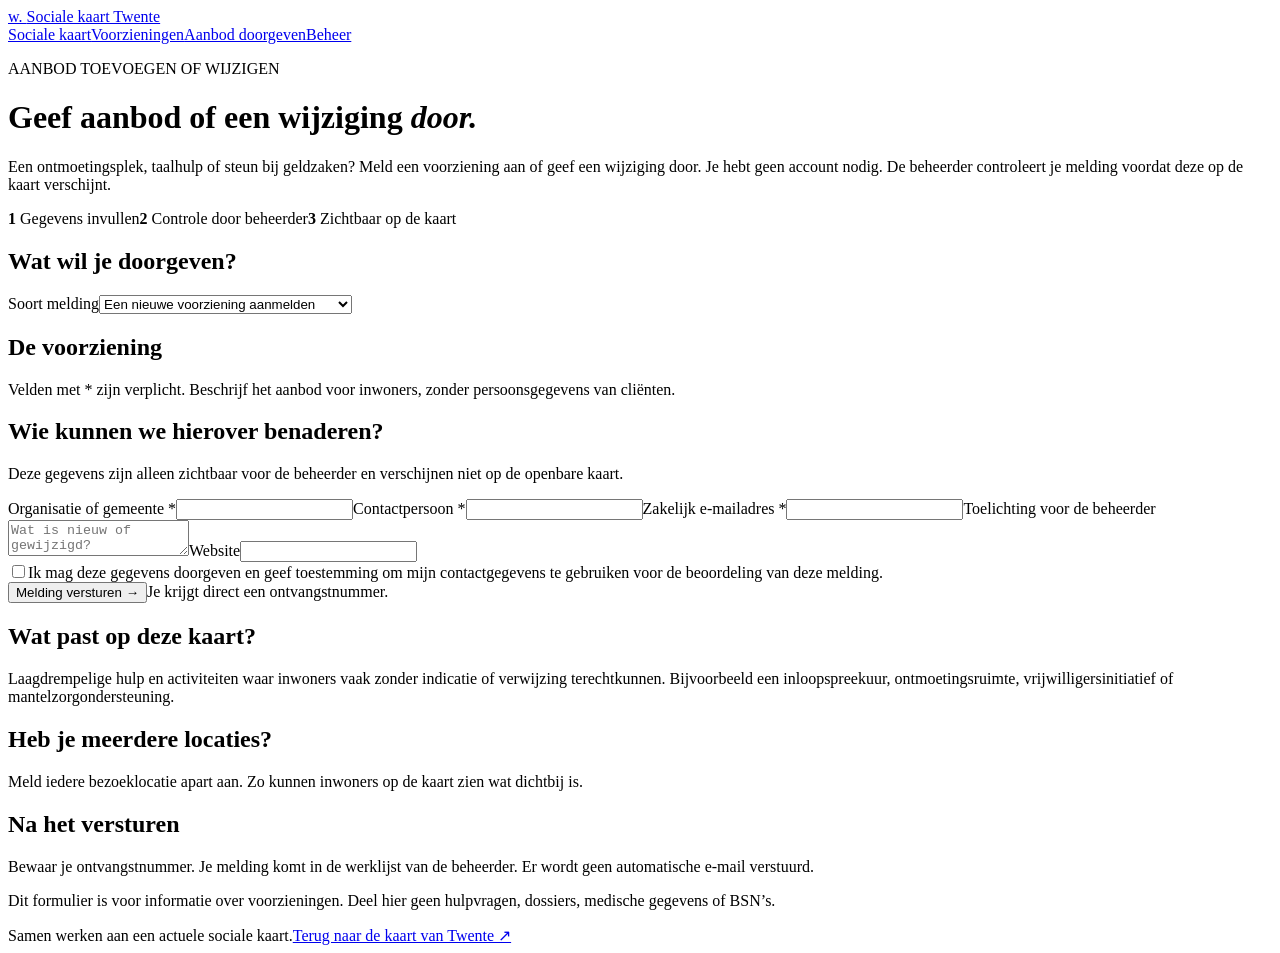
==== aanmelden.html @ e89a80f9 "Voeg aanmeld- en beheerpagina toe" ====
<!doctype html>
<html lang="nl">
<head>
  <meta charset="utf-8"><meta name="viewport" content="width=device-width,initial-scale=1">
  <title>Aanbod doorgeven · Sociale kaart Twente</title>
  <link rel="stylesheet" href="portal.css"><script defer src="portal.js"></script>
  <link rel="icon" type="image/svg+xml" href="data:image/svg+xml,%3Csvg xmlns='http://www.w3.org/2000/svg' viewBox='0 0 32 32'%3E%3Crect width='32' height='32' rx='8' fill='%23602849'/%3E%3Cpath d='M8 9h16M16 9v16' fill='none' stroke='white' stroke-width='4'/%3E%3C/svg%3E">
</head>
<body data-theme="wijkteams" data-page="aanmelden">
<header class="portal-header"><a class="portal-brand" href="index.html">w. <span>Sociale kaart Twente</span></a><nav aria-label="Hoofdnavigatie"><a href="index.html">Sociale kaart</a><a href="voorzieningen.html">Voorzieningen</a><a href="aanmelden.html">Aanbod doorgeven</a><a href="beheer.html">Beheer</a></nav></header>
<main class="portal-main">
  <p class="eyebrow">AANBOD TOEVOEGEN OF WIJZIGEN</p><h1>Geef aanbod of een wijziging <em>door.</em></h1>
  <p class="lead">Een ontmoetingsplek, taalhulp of steun bij geldzaken? Meld een voorziening aan of geef een wijziging door. Je hebt geen account nodig. De beheerder controleert je melding voordat deze op de kaart verschijnt.</p>
  <div class="steps"><span><b>1</b> Gegevens invullen</span><span><b>2</b> Controle door beheerder</span><span><b>3</b> Zichtbaar op de kaart</span></div>
  <div id="page-message" role="status" hidden></div>
  <div class="form-layout">
    <form id="submission-form">
      <section class="panel"><h2>Wat wil je doorgeven?</h2><div class="grid-fields"><label class="field wide">Soort melding<select name="kind"><option value="new">Een nieuwe voorziening aanmelden</option><option value="change">Een bestaande voorziening aanpassen</option><option value="remove">Een voorziening is gestopt</option></select></label><label class="field wide" id="existing-field" hidden>Bestaande voorziening<select name="facilityId"><option value="">Kies een voorziening</option></select></label></div></section>
      <section class="panel"><h2>De voorziening</h2><p class="hint">Velden met * zijn verplicht. Beschrijf het aanbod voor inwoners, zonder persoonsgegevens van cliënten.</p><div id="facility-fields" class="grid-fields"></div></section>
      <section class="panel"><h2>Wie kunnen we hierover benaderen?</h2><p class="hint">Deze gegevens zijn alleen zichtbaar voor de beheerder en verschijnen niet op de openbare kaart.</p><div class="grid-fields"><label class="field wide">Organisatie of gemeente *<input name="organization" required maxlength="160" autocomplete="organization"></label><label class="field">Contactpersoon *<input name="contactName" required maxlength="120" autocomplete="name"></label><label class="field">Zakelijk e-mailadres *<input name="contactEmail" type="email" required maxlength="254" autocomplete="email"></label><label class="field wide">Toelichting voor de beheerder<textarea name="message" maxlength="1500" placeholder="Wat is nieuw of gewijzigd?"></textarea></label><label class="trap" aria-hidden="true">Website<input name="websiteTrap" tabindex="-1" autocomplete="off"></label></div>
      <label class="checkbox"><input type="checkbox" required><span>Ik mag deze gegevens doorgeven en geef toestemming om mijn contactgegevens te gebruiken voor de beoordeling van deze melding.</span></label><div id="form-message" role="status" hidden></div><div class="actions"><button class="action" type="submit">Melding versturen →</button><span class="hint">Je krijgt direct een ontvangstnummer.</span></div></section>
    </form>
    <aside class="side-note"><h2>Wat past op deze kaart?</h2><p>Laagdrempelige hulp en activiteiten waar inwoners vaak zonder indicatie of verwijzing terechtkunnen. Bijvoorbeeld een inloopspreekuur, ontmoetingsruimte, vrijwilligersinitiatief of mantelzorgondersteuning.</p><h2>Heb je meerdere locaties?</h2><p>Meld iedere bezoeklocatie apart aan. Zo kunnen inwoners op de kaart zien wat dichtbij is.</p><h2>Na het versturen</h2><p>Bewaar je ontvangstnummer. Je melding komt in de werklijst van de beheerder. Er wordt geen automatische e-mail verstuurd.</p><p class="hint">Dit formulier is voor informatie over voorzieningen. Deel hier geen hulpvragen, dossiers, medische gegevens of BSN’s.</p></aside>
  </div>
</main>
<footer class="portal-footer"><span>Samen werken aan een actuele sociale kaart.</span><a href="index.html">Terug naar de kaart van Twente ↗</a></footer>
</body></html>
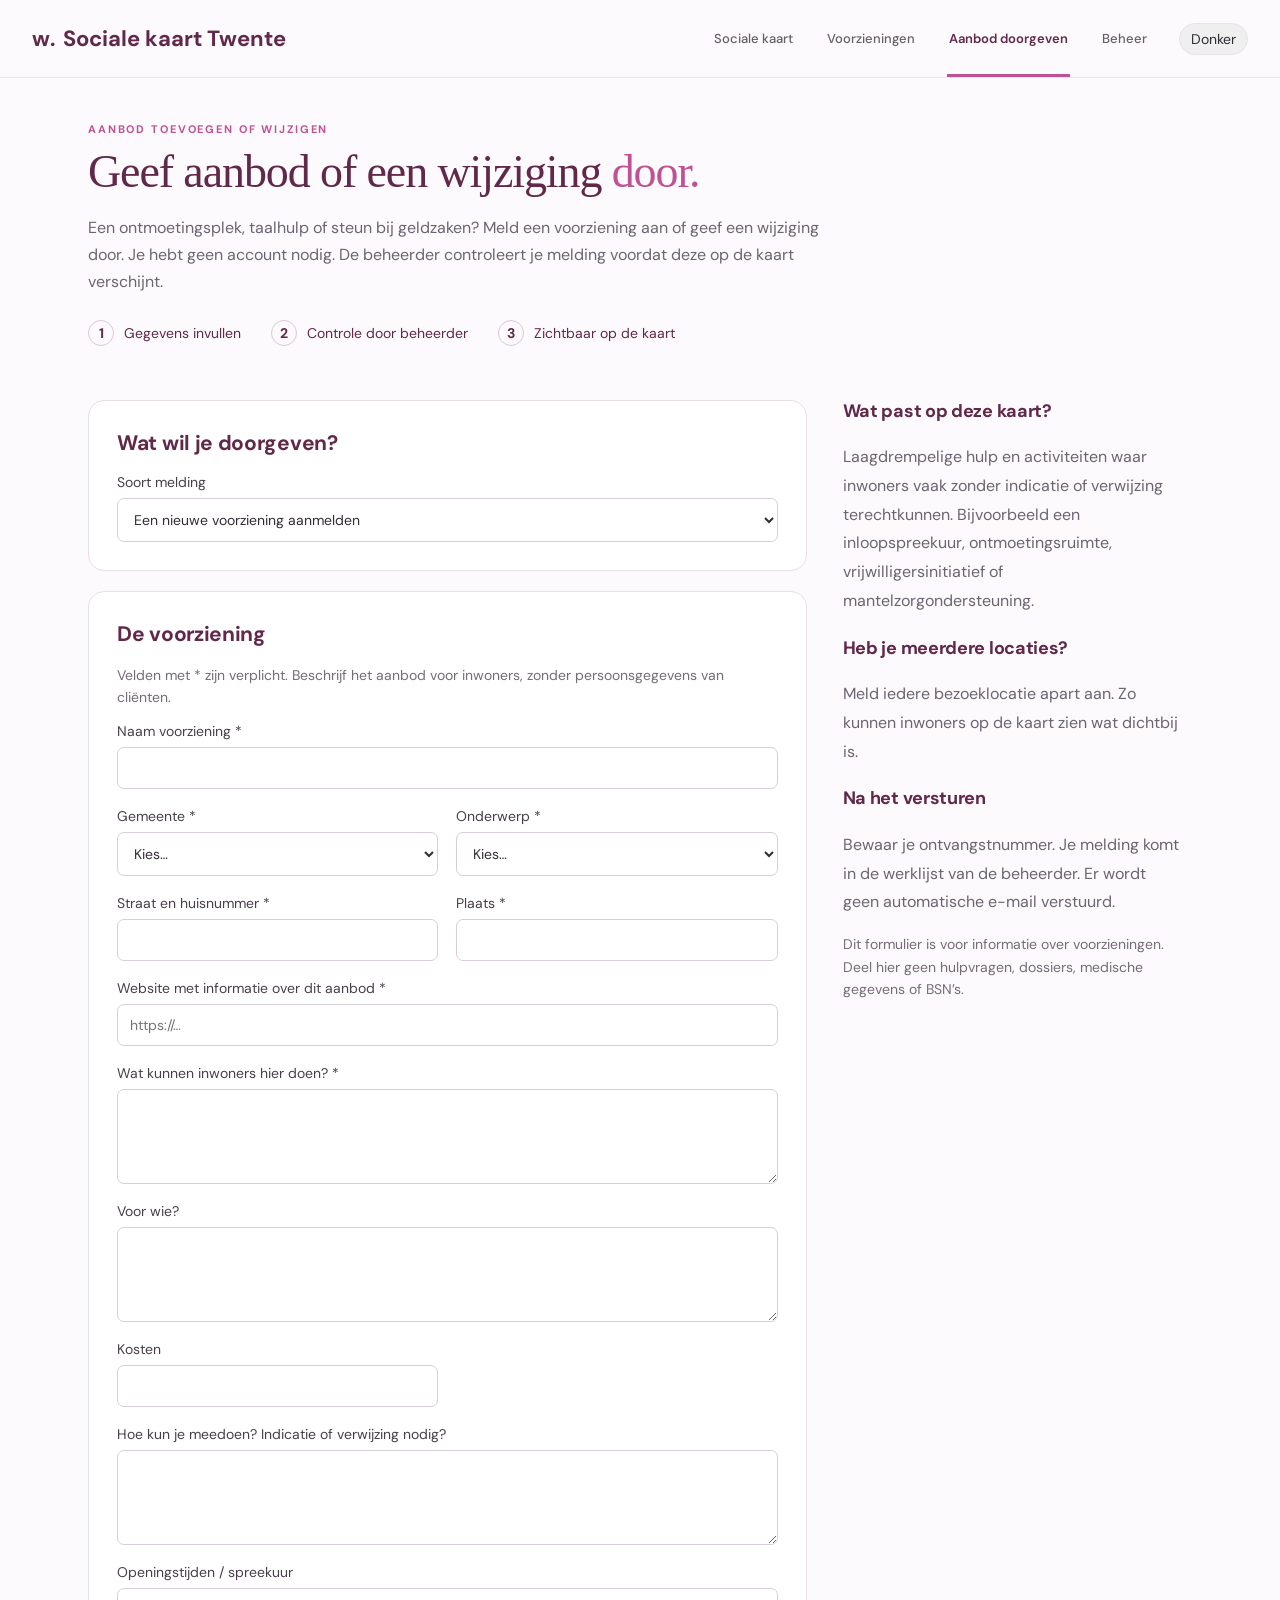
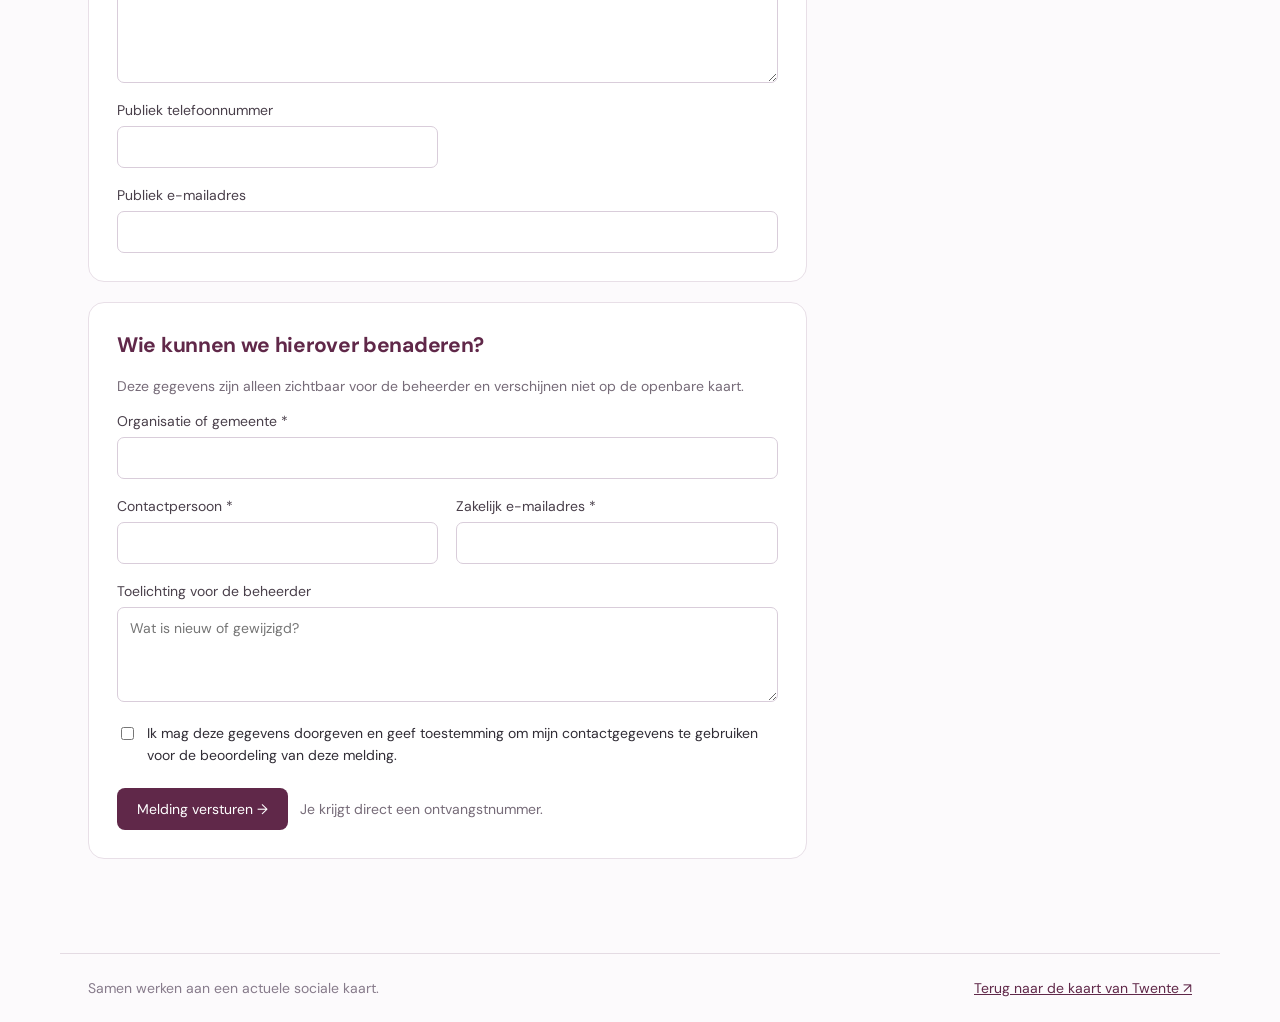
==== commit bea3cf0b: "Add dark mode toggle to aanmelden.html" ====
--- a/aanmelden.html
+++ b/aanmelden.html
@@ -3,11 +3,18 @@
 <head>
   <meta charset="utf-8"><meta name="viewport" content="width=device-width,initial-scale=1">
   <title>Aanbod doorgeven · Sociale kaart Twente</title>
+  <script>
+    try {
+      const saved = localStorage.getItem('sociale-kaart-color-scheme');
+      const dark = saved === 'dark' || (!saved && window.matchMedia && matchMedia('(prefers-color-scheme: dark)').matches);
+      document.documentElement.dataset.colorScheme = dark ? 'dark' : 'light';
+    } catch {}
+  </script>
   <link rel="stylesheet" href="portal.css"><script defer src="portal.js"></script>
   <link rel="icon" type="image/svg+xml" href="data:image/svg+xml,%3Csvg xmlns='http://www.w3.org/2000/svg' viewBox='0 0 32 32'%3E%3Crect width='32' height='32' rx='8' fill='%23602849'/%3E%3Cpath d='M8 9h16M16 9v16' fill='none' stroke='white' stroke-width='4'/%3E%3C/svg%3E">
 </head>
 <body data-theme="wijkteams" data-page="aanmelden">
-<header class="portal-header"><a class="portal-brand" href="index.html">w. <span>Sociale kaart Twente</span></a><nav aria-label="Hoofdnavigatie"><a href="index.html">Sociale kaart</a><a href="voorzieningen.html">Voorzieningen</a><a href="aanmelden.html">Aanbod doorgeven</a><a href="beheer.html">Beheer</a></nav></header>
+<header class="portal-header"><a class="portal-brand" href="index.html">w. <span>Sociale kaart Twente</span></a><nav aria-label="Hoofdnavigatie"><a href="index.html">Sociale kaart</a><a href="voorzieningen.html">Voorzieningen</a><a href="aanmelden.html">Aanbod doorgeven</a><a href="beheer.html">Beheer</a><button class="scheme-toggle" type="button" aria-pressed="false">Donker</button></nav></header>
 <main class="portal-main">
   <p class="eyebrow">AANBOD TOEVOEGEN OF WIJZIGEN</p><h1>Geef aanbod of een wijziging <em>door.</em></h1>
   <p class="lead">Een ontmoetingsplek, taalhulp of steun bij geldzaken? Meld een voorziening aan of geef een wijziging door. Je hebt geen account nodig. De beheerder controleert je melding voordat deze op de kaart verschijnt.</p>
--- a/portal.css
+++ b/portal.css
@@ -0,0 +1,248 @@
+@import url('style.css');
+body { background:#fcfafc; }
+a { color:var(--primary); }
+.portal-header { max-width:1220px; margin:auto; padding:24px 32px; display:flex; align-items:center; justify-content:space-between; gap:25px; border-bottom:1px solid var(--border); }
+.portal-brand { font-size:22px; font-weight:700; text-decoration:none; }
+.portal-header nav { display:flex; gap:24px; flex-wrap:wrap; font-size:14px; }
+.portal-header nav a { text-decoration:none; }
+.portal-header nav a[aria-current] { border-bottom:2px solid var(--accent); }
+.portal-main { max-width:1160px; margin:44px auto; padding:0 28px 50px; }
+.portal-main h1 { font-size:clamp(30px,4vw,46px); margin:10px 0 16px; color:var(--primary); font-family:Georgia,serif; font-weight:400; }
+.lead { max-width:760px; line-height:1.7; color:#6c6471; }
+.steps { display:flex; gap:30px; margin:24px 0 34px; color:var(--primary); font-size:14px; }
+.steps b { display:inline-grid; place-items:center; border:1px solid #dbc8d5; border-radius:50%; width:26px; height:26px; margin-right:6px; }
+.panel { background:white; border:1px solid #e8dfe7; border-radius:16px; padding:28px; margin-top:20px; }
+.panel h2 { font-size:21px; color:var(--primary); margin:0 0 16px; }
+.form-layout { display:grid; grid-template-columns:minmax(0,2fr) minmax(220px,1fr); gap:26px; align-items:start; }
+.side-note { line-height:1.8; color:#6c6471; padding:15px 10px; }
+.side-note h2 { font-size:18px; color:var(--primary); }
+.grid-fields { display:grid; grid-template-columns:1fr 1fr; gap:18px; }
+.grid-fields .wide { grid-column:1/-1; }
+.field { display:flex; flex-direction:column; gap:7px; color:#493f4a; font-size:14px; }
+input,textarea,select { font:inherit; width:100%; border:1px solid #d9cdda; border-radius:7px; padding:11px 12px; background:#fff; color:#342c36; }
+textarea { resize:vertical; min-height:95px; }
+input:focus,textarea:focus,select:focus { outline:2px solid var(--accent); outline-offset:2px; }
+button:focus-visible,a:focus-visible { outline:3px solid var(--accent); outline-offset:3px; }
+.hint { font-size:12px; color:#766b78; line-height:1.6; }
+.action { display:inline-block; border:0; background:var(--primary); color:#fff; border-radius:8px; padding:12px 20px; font:inherit; font-size:14px; cursor:pointer; text-decoration:none; }
+.action.secondary { background:#f3edf2; color:var(--primary); border:1px solid #dfd0dc; }
+.action:disabled { opacity:.55; cursor:wait; }
+.actions { display:flex; gap:12px; align-items:center; flex-wrap:wrap; margin-top:22px; }
+.notice { padding:15px 18px; background:#f7f0f6; border-left:3px solid var(--accent); border-radius:5px; line-height:1.6; margin:18px 0; }
+.error { background:#fff0ee; border-color:#c43d34; color:#812c29; }
+.success { background:#edf8f1; border-color:#438765; color:#244f37; }
+.checkbox { display:flex; gap:10px; font-size:14px; line-height:1.6; margin:20px 0; }
+.checkbox input { width:auto; flex:none; align-self:flex-start; margin-top:5px; }
+.trap { position:absolute; left:-10000px; width:1px; height:1px; overflow:hidden; }
+.toolbar { display:flex; gap:12px; margin:28px 0 18px; flex-wrap:wrap; }
+.toolbar input { flex:2; min-width:220px; }
+.toolbar select { flex:1; min-width:200px; }
+.table-wrap { overflow:auto; border:1px solid #e7dfe7; border-radius:10px; background:white; }
+table { width:100%; border-collapse:collapse; text-align:left; font-size:14px; }
+th { background:#f5eff4; font-weight:600; white-space:nowrap; }
+th,td { padding:15px 17px; border-bottom:1px solid #eee6ed; vertical-align:top; }
+td small { display:block; color:#827686; margin-top:7px; line-height:1.6; }
+.badge { font-size:11px; border-radius:20px; background:#f4ebf3; color:var(--primary); padding:5px 9px; display:inline-block; white-space:nowrap; }
+.badge.approved { background:#eaf4ed; color:#357148; }
+.countline { display:flex; justify-content:space-between; gap:20px; align-items:center; margin:16px 0; color:#756879; font-size:14px; }
+.countline strong { color:var(--primary); font-size:22px; }
+.review-grid { display:grid; grid-template-columns:minmax(0,1fr) minmax(350px,1.6fr); gap:24px; }
+.review-item { display:block; width:100%; text-align:left; padding:18px; border:1px solid #e7dce5; background:white; border-radius:10px; margin:10px 0; cursor:pointer; color:var(--primary); }
+.review-item strong { display:block; margin-bottom:8px; }
+.review-item small { color:#807183; }
+.portal-footer { max-width:1160px; margin:0 auto; padding:25px 28px; border-top:1px solid #e4dbe3; display:flex; justify-content:space-between; gap:20px; color:#877b8b; font-size:12px; }
+.source-grid { display:grid; grid-template-columns:repeat(2,minmax(0,1fr)); gap:12px; }
+.source-card { padding:18px; border:1px solid #e7dfe7; border-radius:9px; background:white; font-size:13px; line-height:1.7; }
+.source-card strong { display:block; font-size:15px; color:var(--primary); }
+details { margin:25px 0; }
+summary { cursor:pointer; color:var(--primary); font-weight:600; }
+.info-pairs { font-size:14px; line-height:1.7; overflow-wrap:anywhere; }
+.info-pairs dt { font-weight:600; margin-top:12px; }
+.info-pairs dd { margin:0; }
+#review h2 { overflow-wrap:anywhere; }
+[hidden] { display:none!important; }
+@media(max-width:800px) {
+  .form-layout,.review-grid { grid-template-columns:1fr; }
+  .portal-header { align-items:flex-start; flex-direction:column; padding:18px 22px; }
+  .portal-main { margin-top:30px; padding:0 20px 35px; }
+  .panel { padding:20px; }
+  .steps { flex-wrap:wrap; gap:14px; }
+  .portal-header nav { gap:15px; }
+  .side-note { padding-top:0; }
+  .source-grid { grid-template-columns:1fr; }
+}
+@media(max-width:480px) {
+  .grid-fields { grid-template-columns:1fr; }
+  .grid-fields .wide { grid-column:auto; }
+  .portal-footer { flex-direction:column; }
+}
+body { font-size:16px; }
+.hint,.badge,.source-card,.portal-footer { font-size:14px; }
+.review-item small { font-size:14px; }
+.portal-header a,td { overflow-wrap:anywhere; }
+.review-item:focus-visible { outline:3px solid var(--accent); }
+.import-panel { margin-bottom:28px; }
+.import-heading { display:flex; align-items:flex-start; justify-content:space-between; gap:28px; }
+.import-heading p { max-width:720px; line-height:1.6; }
+.import-heading .eyebrow { margin:0 0 6px; }
+.file-picker { display:flex; flex-direction:column; gap:8px; min-width:250px; font-weight:600; color:var(--primary); }
+.file-picker input { font-weight:400; }
+.import-summary { display:flex; justify-content:space-between; align-items:center; gap:18px; margin:22px 0 12px; }
+.import-table { min-width:1180px; }
+.import-table th:first-child,.import-table td:first-child { width:80px; text-align:center; }
+.import-table input,.import-table select { min-width:150px; }
+.import-table input[type=checkbox] { min-width:0; width:20px; height:20px; }
+.import-warning { background:#fff8e8; border-color:#d89a28; }
+.badge.imported { background:#fff3d8; color:#825b0d; }
+@media(max-width:800px) {
+  .import-heading,.import-summary { align-items:stretch; flex-direction:column; }
+  .file-picker { min-width:0; }
+  .import-summary .action { width:100%; text-align:center; }
+}
+
+/* V7 · uitlegbare automatische voorinvulling */
+.auto-note{display:block;margin-top:.32rem;color:#76576a;font-size:.78rem;line-height:1.35}
+.auto-enrichment{margin:1rem 0;padding:1rem 1.05rem;border:1px solid #ead9e2;border-radius:14px;background:#fcf8fa;color:#4f3948}
+.auto-enrichment>strong{color:#6a234d}
+.auto-enrichment p{margin:.45rem 0 0;line-height:1.45}
+.auto-enrichment .auto-warning{color:#8b3b27;font-weight:600}
+
+/* V8: uitlegbare automatische bronverrijking */
+.auto-enrichment {
+    margin: 16px 0 20px;
+    padding: 16px 18px;
+    border: 1px solid #e4d6e1;
+    border-radius: 10px;
+    background: #fbf7fa;
+    line-height: 1.6
+}
+
+.auto-enrichment>strong {
+    color: var(--primary)
+}
+
+.auto-enrichment p {
+    margin: 8px 0
+}
+
+.online-enrichment {
+    margin-top: 12px;
+    padding-top: 10px;
+    border-top: 1px solid #eadfe7
+}
+
+.auto-warning {
+    color: #8a4a16
+}
+
+.evidence-list {
+    margin: 10px 0 0;
+    padding-left: 20px
+}
+
+.evidence-list li {
+    margin: 7px 0
+}
+
+#web-enrich-status {
+    margin: 12px 0 22px
+}
+
+/* V9 · veilige bestandsimport met dubbele-detectie */
+.import-table{min-width:1430px}
+.import-table th:nth-child(2),.import-table td:nth-child(2){min-width:230px}
+.duplicate-state{display:flex;flex-direction:column;align-items:flex-start;gap:7px;min-width:200px}
+.duplicate-state .badge{white-space:normal;line-height:1.35}
+.duplicate-state .badge.merge{background:#eaf4ed;color:#357148}
+.duplicate-state .badge.skip{background:#f2f0f1;color:#655b62}
+.duplicate-state .badge.new{background:#fff3d8;color:#825b0d}
+.duplicate-state .badge.check{background:#fff0dc;color:#7a4f0b}
+.duplicate-state button{border:0;background:transparent;color:var(--primary);text-decoration:underline;cursor:pointer;padding:0;font:inherit;font-size:12px;text-align:left}
+.duplicate-dialog{width:min(760px,calc(100vw - 28px));border:0;border-radius:18px;padding:0;box-shadow:0 24px 80px rgba(59,34,50,.28);color:#403540}
+.duplicate-dialog::backdrop{background:rgba(45,31,41,.45);backdrop-filter:blur(2px)}
+.duplicate-dialog-inner{padding:28px}
+.duplicate-dialog h2{margin:5px 0 8px;color:var(--primary);font-size:25px}
+.duplicate-reason{margin:0 0 20px;color:#756879;line-height:1.55}
+.duplicate-compare{display:grid;grid-template-columns:1fr auto 1fr;gap:14px;align-items:stretch;margin:20px 0}
+.duplicate-compare section{border:1px solid #e4d9e2;background:#fcfafc;border-radius:12px;padding:16px;min-width:0}
+.duplicate-compare strong,.duplicate-compare small{display:block;overflow-wrap:anywhere}
+.duplicate-compare strong{color:var(--primary);font-size:17px;margin-top:5px}
+.duplicate-compare small{color:#766b78;line-height:1.5;margin-top:8px}
+.duplicate-kicker{font-size:11px;letter-spacing:.08em;font-weight:700;color:#8b6f82}
+.duplicate-arrow{align-self:center;color:#b292aa;font-size:22px}
+.duplicate-actions{display:flex;gap:10px;flex-wrap:wrap;margin-top:20px}
+.duplicate-new{border-color:#e2bd82!important;background:#fff8eb!important;color:#78510d!important}
+@media(max-width:650px){.duplicate-compare{grid-template-columns:1fr}.duplicate-arrow{transform:rotate(90deg);justify-self:center}.duplicate-actions{flex-direction:column}.duplicate-actions .action{width:100%}}
+
+/* V10 · dezelfde navigatietaal op kaart, voorzieningen, doorgeven en beheer */
+.portal-header {
+    max-width: 1320px;
+    min-height: 78px;
+    padding: 0 32px;
+    border-bottom: 1px solid var(--border);
+}
+.portal-brand {
+    display:flex;
+    align-items:center;
+    gap:8px;
+    white-space:nowrap;
+}
+.portal-header nav {
+    display:flex;
+    align-items:stretch;
+    align-self:stretch;
+    gap:30px;
+    flex-wrap:nowrap;
+}
+.portal-header nav a {
+    display:inline-flex;
+    align-items:center;
+    position:relative;
+    padding:0 2px;
+    color:#675d68;
+    font-size:13px;
+    font-weight:500;
+    white-space:nowrap;
+}
+.portal-header nav a:hover { color:var(--primary); }
+.portal-header nav a[aria-current] {
+    color:var(--primary);
+    font-weight:600;
+    border-bottom:0;
+}
+.portal-header nav a[aria-current]::after {
+    content:'';
+    position:absolute;
+    left:0;
+    right:0;
+    bottom:0;
+    height:3px;
+    background:var(--accent);
+}
+
+@media(max-width:800px) {
+    .portal-header {
+        min-height:0;
+        padding:16px 20px 0;
+        gap:12px;
+    }
+    .portal-header nav {
+        width:100%;
+        height:42px;
+        gap:22px;
+        overflow-x:auto;
+        overscroll-behavior-inline:contain;
+        scrollbar-width:none;
+    }
+    .portal-header nav::-webkit-scrollbar { display:none; }
+    .portal-header nav a { font-size:12px; flex:0 0 auto; }
+}
+
+.badge.source-backed { background:#eef3fb; color:#315d87; }
+.badge.attention { background:#fff3df; color:#8b5a13; }
+.offer-details { margin:10px 0 0; }
+.offer-details summary { font-size:13px; font-weight:600; }
+.offer-list { display:grid; gap:8px; margin-top:9px; max-width:520px; }
+.offer-list > div { padding:9px 11px; border:1px solid #eee5ed; border-radius:8px; background:#fcfafc; }
+.offer-list strong { font-size:13px; color:var(--primary); }
+.offer-list small { margin-top:3px; }
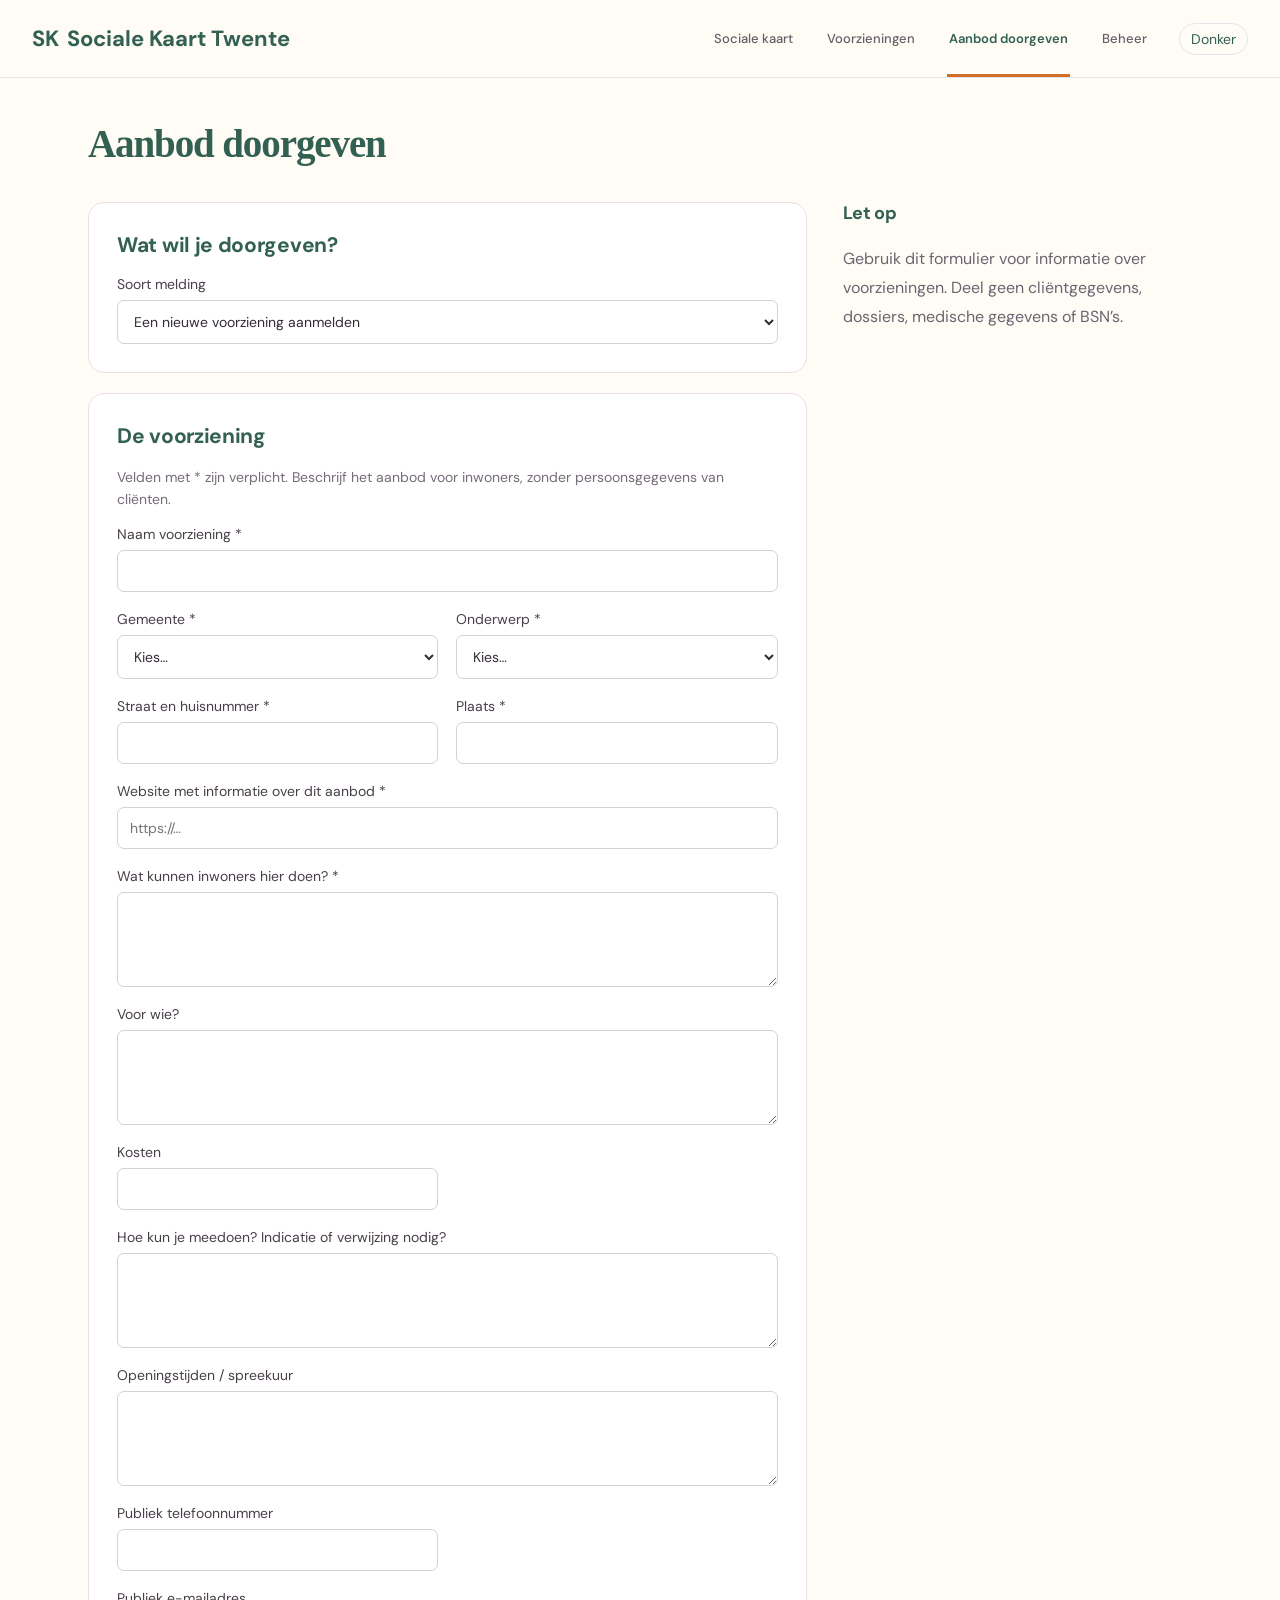
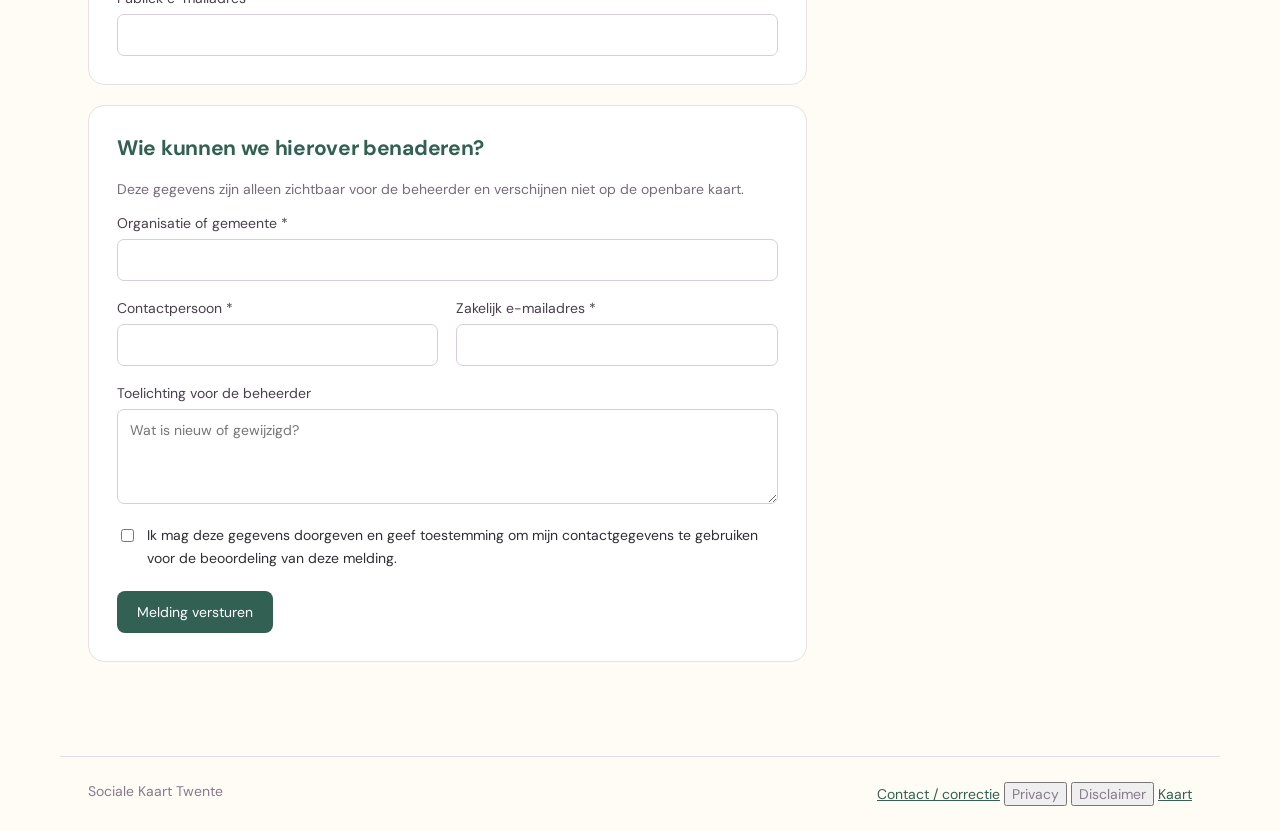
==== commit ed6d3db3: "Simplify submission page copy" ====
--- a/aanmelden.html
+++ b/aanmelden.html
@@ -13,22 +13,29 @@
   <link rel="stylesheet" href="portal.css"><script defer src="portal.js"></script>
   <link rel="icon" type="image/svg+xml" href="data:image/svg+xml,%3Csvg xmlns='http://www.w3.org/2000/svg' viewBox='0 0 32 32'%3E%3Crect width='32' height='32' rx='8' fill='%23602849'/%3E%3Cpath d='M8 9h16M16 9v16' fill='none' stroke='white' stroke-width='4'/%3E%3C/svg%3E">
 </head>
-<body data-theme="wijkteams" data-page="aanmelden">
-<header class="portal-header"><a class="portal-brand" href="index.html">w. <span>Sociale kaart Twente</span></a><nav aria-label="Hoofdnavigatie"><a href="index.html">Sociale kaart</a><a href="voorzieningen.html">Voorzieningen</a><a href="aanmelden.html">Aanbod doorgeven</a><a href="beheer.html">Beheer</a><button class="scheme-toggle" type="button" aria-pressed="false">Donker</button></nav></header>
+<body data-theme="wijkwijzer" data-page="aanmelden">
+<header class="portal-header"><a class="portal-brand" href="index.html">SK <span>Sociale Kaart Twente</span></a><nav aria-label="Hoofdnavigatie"><a href="index.html">Sociale kaart</a><a href="voorzieningen.html">Voorzieningen</a><a href="aanmelden.html">Aanbod doorgeven</a><a href="beheer.html">Beheer</a><button class="scheme-toggle" type="button" aria-pressed="false">Donker</button></nav></header>
 <main class="portal-main">
-  <p class="eyebrow">AANBOD TOEVOEGEN OF WIJZIGEN</p><h1>Geef aanbod of een wijziging <em>door.</em></h1>
-  <p class="lead">Een ontmoetingsplek, taalhulp of steun bij geldzaken? Meld een voorziening aan of geef een wijziging door. Je hebt geen account nodig. De beheerder controleert je melding voordat deze op de kaart verschijnt.</p>
-  <div class="steps"><span><b>1</b> Gegevens invullen</span><span><b>2</b> Controle door beheerder</span><span><b>3</b> Zichtbaar op de kaart</span></div>
+  <h1>Aanbod doorgeven</h1>
+  
   <div id="page-message" role="status" hidden></div>
   <div class="form-layout">
     <form id="submission-form">
       <section class="panel"><h2>Wat wil je doorgeven?</h2><div class="grid-fields"><label class="field wide">Soort melding<select name="kind"><option value="new">Een nieuwe voorziening aanmelden</option><option value="change">Een bestaande voorziening aanpassen</option><option value="remove">Een voorziening is gestopt</option></select></label><label class="field wide" id="existing-field" hidden>Bestaande voorziening<select name="facilityId"><option value="">Kies een voorziening</option></select></label></div></section>
       <section class="panel"><h2>De voorziening</h2><p class="hint">Velden met * zijn verplicht. Beschrijf het aanbod voor inwoners, zonder persoonsgegevens van cliënten.</p><div id="facility-fields" class="grid-fields"></div></section>
       <section class="panel"><h2>Wie kunnen we hierover benaderen?</h2><p class="hint">Deze gegevens zijn alleen zichtbaar voor de beheerder en verschijnen niet op de openbare kaart.</p><div class="grid-fields"><label class="field wide">Organisatie of gemeente *<input name="organization" required maxlength="160" autocomplete="organization"></label><label class="field">Contactpersoon *<input name="contactName" required maxlength="120" autocomplete="name"></label><label class="field">Zakelijk e-mailadres *<input name="contactEmail" type="email" required maxlength="254" autocomplete="email"></label><label class="field wide">Toelichting voor de beheerder<textarea name="message" maxlength="1500" placeholder="Wat is nieuw of gewijzigd?"></textarea></label><label class="trap" aria-hidden="true">Website<input name="websiteTrap" tabindex="-1" autocomplete="off"></label></div>
-      <label class="checkbox"><input type="checkbox" required><span>Ik mag deze gegevens doorgeven en geef toestemming om mijn contactgegevens te gebruiken voor de beoordeling van deze melding.</span></label><div id="form-message" role="status" hidden></div><div class="actions"><button class="action" type="submit">Melding versturen →</button><span class="hint">Je krijgt direct een ontvangstnummer.</span></div></section>
+      <label class="checkbox"><input type="checkbox" required><span>Ik mag deze gegevens doorgeven en geef toestemming om mijn contactgegevens te gebruiken voor de beoordeling van deze melding.</span></label><div id="form-message" role="status" hidden></div><div class="actions"><button class="action" type="submit">Melding versturen</button></div></section>
     </form>
-    <aside class="side-note"><h2>Wat past op deze kaart?</h2><p>Laagdrempelige hulp en activiteiten waar inwoners vaak zonder indicatie of verwijzing terechtkunnen. Bijvoorbeeld een inloopspreekuur, ontmoetingsruimte, vrijwilligersinitiatief of mantelzorgondersteuning.</p><h2>Heb je meerdere locaties?</h2><p>Meld iedere bezoeklocatie apart aan. Zo kunnen inwoners op de kaart zien wat dichtbij is.</p><h2>Na het versturen</h2><p>Bewaar je ontvangstnummer. Je melding komt in de werklijst van de beheerder. Er wordt geen automatische e-mail verstuurd.</p><p class="hint">Dit formulier is voor informatie over voorzieningen. Deel hier geen hulpvragen, dossiers, medische gegevens of BSN’s.</p></aside>
+    <aside class="side-note"><h2>Let op</h2><p>Gebruik dit formulier voor informatie over voorzieningen. Deel geen cliëntgegevens, dossiers, medische gegevens of BSN’s.</p></aside>
   </div>
 </main>
-<footer class="portal-footer"><span>Samen werken aan een actuele sociale kaart.</span><a href="index.html">Terug naar de kaart van Twente ↗</a></footer>
+<footer class="portal-footer">
+  <span>Sociale Kaart Twente</span>
+  <div class="portal-footer-links">
+    <a href="mailto:info@jeugdhulptwente.nl">Contact / correctie</a>
+    <button class="privacy-btn" type="button">Privacy</button>
+    <button class="disclaimer-btn" type="button">Disclaimer</button>
+    <a href="index.html">Kaart</a>
+  </div>
+</footer>
 </body></html>
--- a/portal.css
+++ b/portal.css
@@ -246,3 +246,77 @@
 .offer-list > div { padding:9px 11px; border:1px solid #eee5ed; border-radius:8px; background:#fcfafc; }
 .offer-list strong { font-size:13px; color:var(--primary); }
 .offer-list small { margin-top:3px; }
+
+
+/* DARK MODE · portal */
+.portal-header .scheme-toggle {
+    border:1px solid var(--border);
+    border-radius:999px;
+    background:transparent;
+    color:var(--primary);
+    padding:8px 11px;
+    align-self:center;
+    cursor:pointer;
+}
+html[data-color-scheme="dark"] {
+    color-scheme:dark;
+    background:#17161a;
+}
+html[data-color-scheme="dark"] body {
+    background:#17161a;
+    color:#eee9ee;
+    --primary:#f0b4d7;
+    --accent:#e16caf;
+    --tint:#352734;
+    --ink:#f2edf1;
+    --border:#4a4149;
+}
+html[data-color-scheme="dark"] .portal-header,
+html[data-color-scheme="dark"] .panel,
+html[data-color-scheme="dark"] table,
+html[data-color-scheme="dark"] .source-card,
+html[data-color-scheme="dark"] .notice,
+html[data-color-scheme="dark"] .steps,
+html[data-color-scheme="dark"] .offer-list > div {
+    background:#211f24;
+    color:#eee9ee;
+    border-color:#4a4149;
+}
+html[data-color-scheme="dark"] .lead,
+html[data-color-scheme="dark"] .hint,
+html[data-color-scheme="dark"] small,
+html[data-color-scheme="dark"] td,
+html[data-color-scheme="dark"] .source-card span {
+    color:#bfb5bf;
+}
+html[data-color-scheme="dark"] input,
+html[data-color-scheme="dark"] select,
+html[data-color-scheme="dark"] textarea {
+    background:#29262c;
+    color:#f2edf1;
+    border-color:#514852;
+}
+html[data-color-scheme="dark"] th {
+    background:#2a262c;
+    color:#e7dfe6;
+    border-color:#4a4149;
+}
+html[data-color-scheme="dark"] td {
+    border-color:#403940;
+}
+html[data-color-scheme="dark"] .toolbar,
+html[data-color-scheme="dark"] .table-wrap {
+    border-color:#4a4149;
+}
+html[data-color-scheme="dark"] .badge.source-backed {
+    background:#263641;
+    color:#b8d8ee;
+}
+html[data-color-scheme="dark"] .badge.attention {
+    background:#45351f;
+    color:#f0cf91;
+}
+html[data-color-scheme="dark"] .badge.approved {
+    background:#234035;
+    color:#b9e3cb;
+}
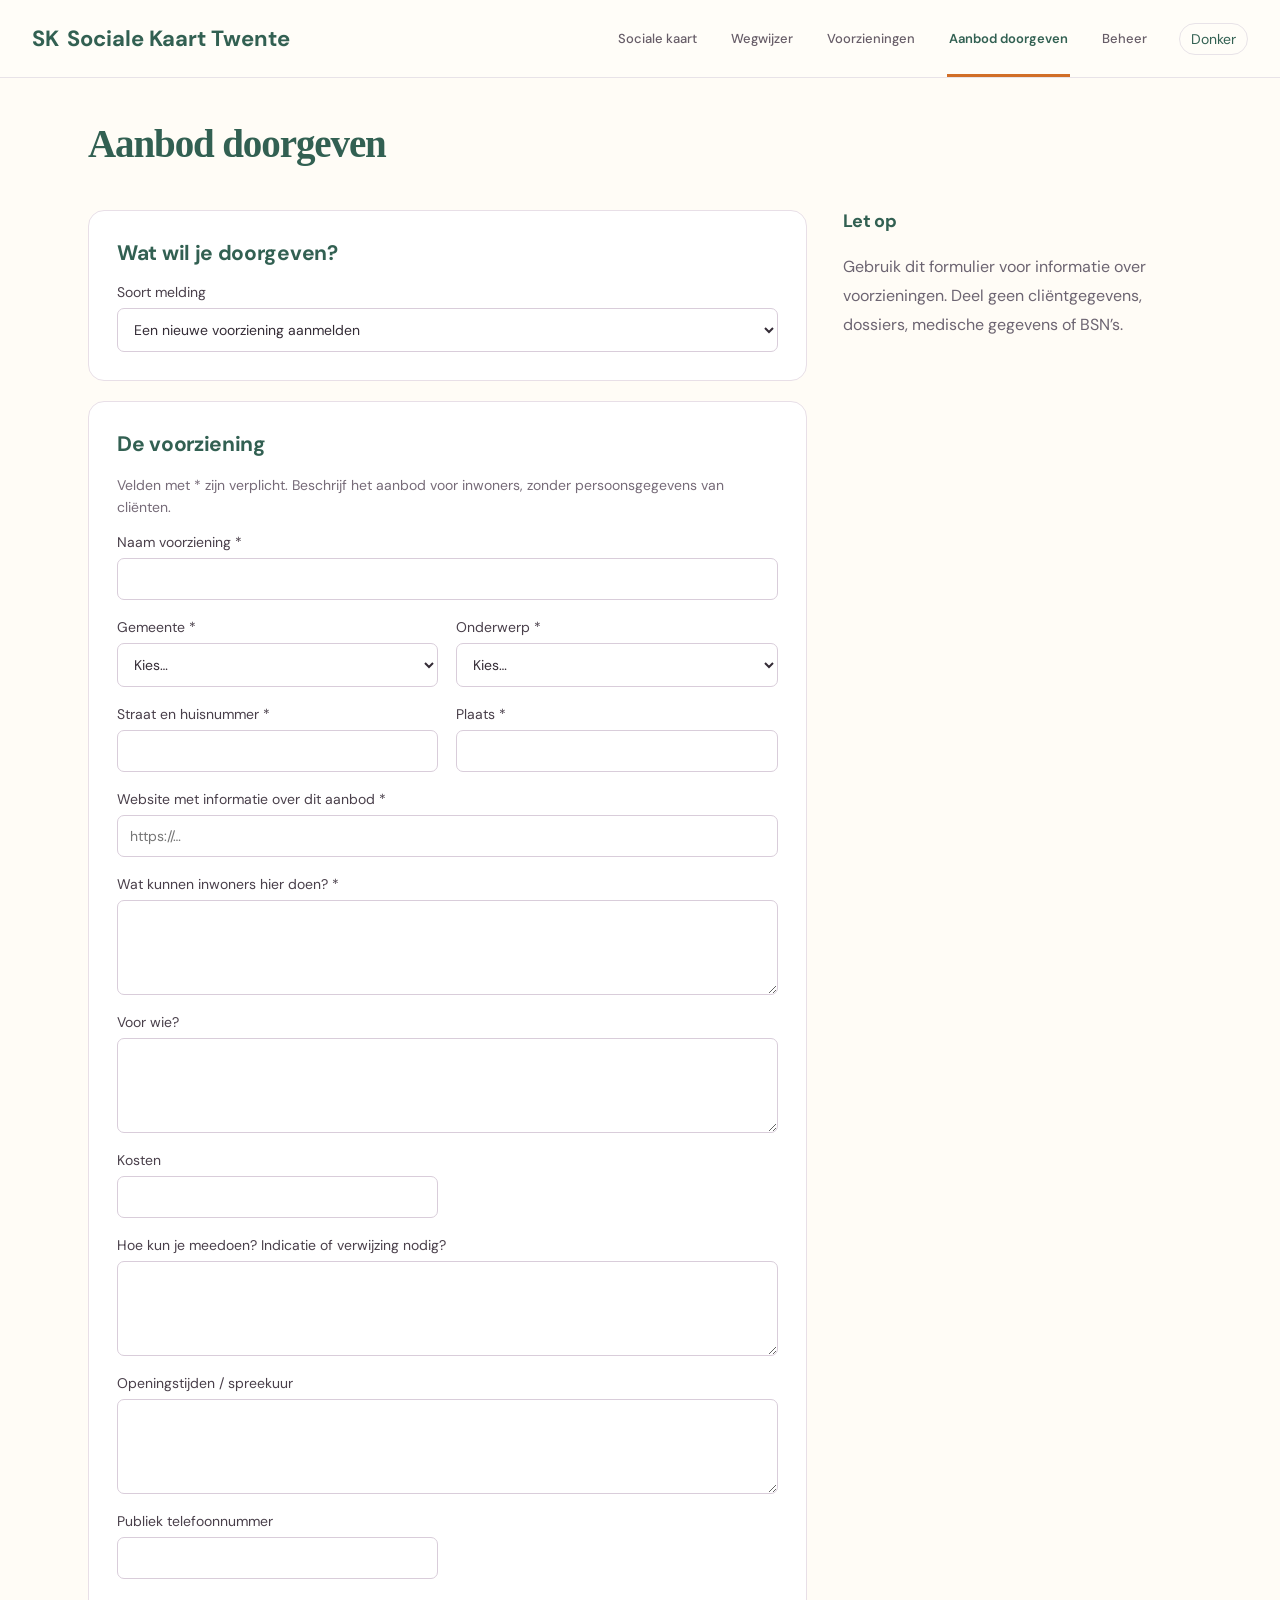
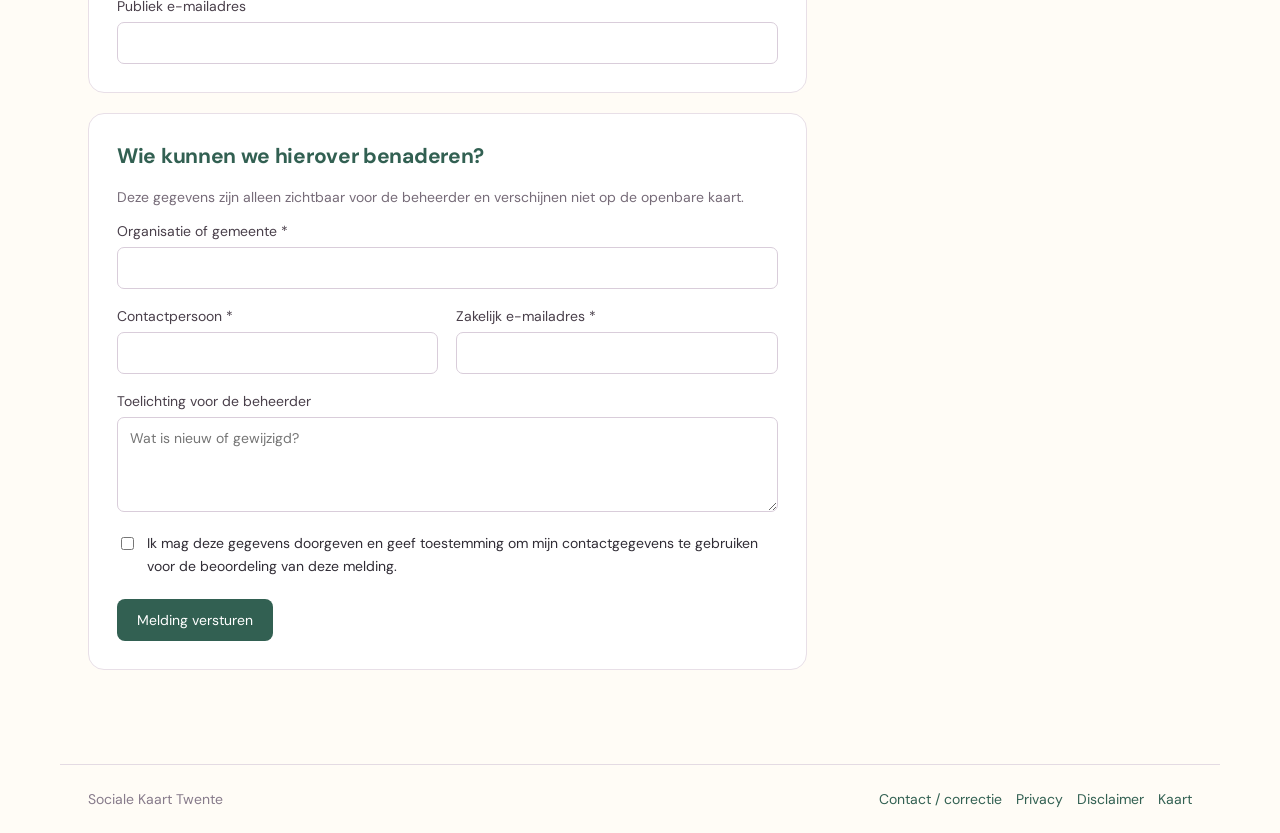
==== commit 0030ec9e: "Voeg Wegwijzer toe aan hoofdnavigatie" ====
--- a/aanmelden.html
+++ b/aanmelden.html
@@ -14,7 +14,7 @@
   <link rel="icon" type="image/svg+xml" href="data:image/svg+xml,%3Csvg xmlns='http://www.w3.org/2000/svg' viewBox='0 0 32 32'%3E%3Crect width='32' height='32' rx='8' fill='%23602849'/%3E%3Cpath d='M8 9h16M16 9v16' fill='none' stroke='white' stroke-width='4'/%3E%3C/svg%3E">
 </head>
 <body data-theme="wijkwijzer" data-page="aanmelden">
-<header class="portal-header"><a class="portal-brand" href="index.html">SK <span>Sociale Kaart Twente</span></a><nav aria-label="Hoofdnavigatie"><a href="index.html">Sociale kaart</a><a href="voorzieningen.html">Voorzieningen</a><a href="aanmelden.html">Aanbod doorgeven</a><a href="beheer.html">Beheer</a><button class="scheme-toggle" type="button" aria-pressed="false">Donker</button></nav></header>
+<header class="portal-header"><a class="portal-brand" href="index.html">SK <span>Sociale Kaart Twente</span></a><nav aria-label="Hoofdnavigatie"><a href="index.html">Sociale kaart</a><a href="wegwijzer.html">Wegwijzer</a><a href="voorzieningen.html">Voorzieningen</a><a href="aanmelden.html">Aanbod doorgeven</a><a href="beheer.html">Beheer</a><button class="scheme-toggle" type="button" aria-pressed="false">Donker</button></nav></header>
 <main class="portal-main">
   <h1>Aanbod doorgeven</h1>
   
--- a/portal.css
+++ b/portal.css
@@ -320,3 +320,33 @@
     background:#234035;
     color:#b9e3cb;
 }
+
+
+/* CLEAN SOCIAL MAP PORTAL */
+body[data-theme="wijkwijzer"]{
+  --primary:#326052;
+  --accent:#d16e27;
+  --tint:#fff3e6;
+  --ink:#345449;
+  background:#fffcf6;
+}
+.portal-header{background:#fffdf8}
+.portal-brand{color:var(--primary);font-weight:700}
+.portal-brand:first-letter{color:var(--accent)}
+.portal-main>.eyebrow,.portal-main>.lead,.portal-main>.notice,.steps{display:none}
+.portal-main>h1{margin-top:8px;margin-bottom:24px}
+.portal-footer{display:flex;justify-content:space-between;gap:24px;align-items:center}
+.portal-footer-links{display:flex;gap:14px;align-items:center;flex-wrap:wrap}
+.portal-footer-links a,.portal-footer-links button{border:0;background:none;padding:0;color:var(--primary);font:inherit;text-decoration:none;cursor:pointer}
+.portal-footer-links a:hover,.portal-footer-links button:hover{text-decoration:underline;text-underline-offset:3px}
+.portal-legal-dialog{max-width:560px;border:0;border-radius:18px;padding:30px;color:var(--ink);box-shadow:0 20px 80px #0003}
+.portal-legal-dialog::backdrop{background:#28242c80}
+.portal-legal-dialog .dialog-x{position:absolute;right:14px;top:10px;border:0;background:none;font-size:26px;cursor:pointer}
+.portal-legal-dialog p{line-height:1.65;color:#6f6671}
+html[data-color-scheme="dark"] body[data-theme="wijkwijzer"]{--primary:#b9ded1;--accent:#e4a068;--tint:#2b3832;--ink:#eff7f3;background:#171a18}
+html[data-color-scheme="dark"] .portal-header{background:#211f24}
+html[data-color-scheme="dark"] .portal-footer-links a,
+html[data-color-scheme="dark"] .portal-footer-links button{color:#e4a068}
+html[data-color-scheme="dark"] .portal-legal-dialog{background:#242126;color:#eee9ee}
+html[data-color-scheme="dark"] .portal-legal-dialog p{color:#c2b8c2}
+@media(max-width:760px){.portal-footer{align-items:flex-start;flex-direction:column}.portal-footer-links{gap:12px}}
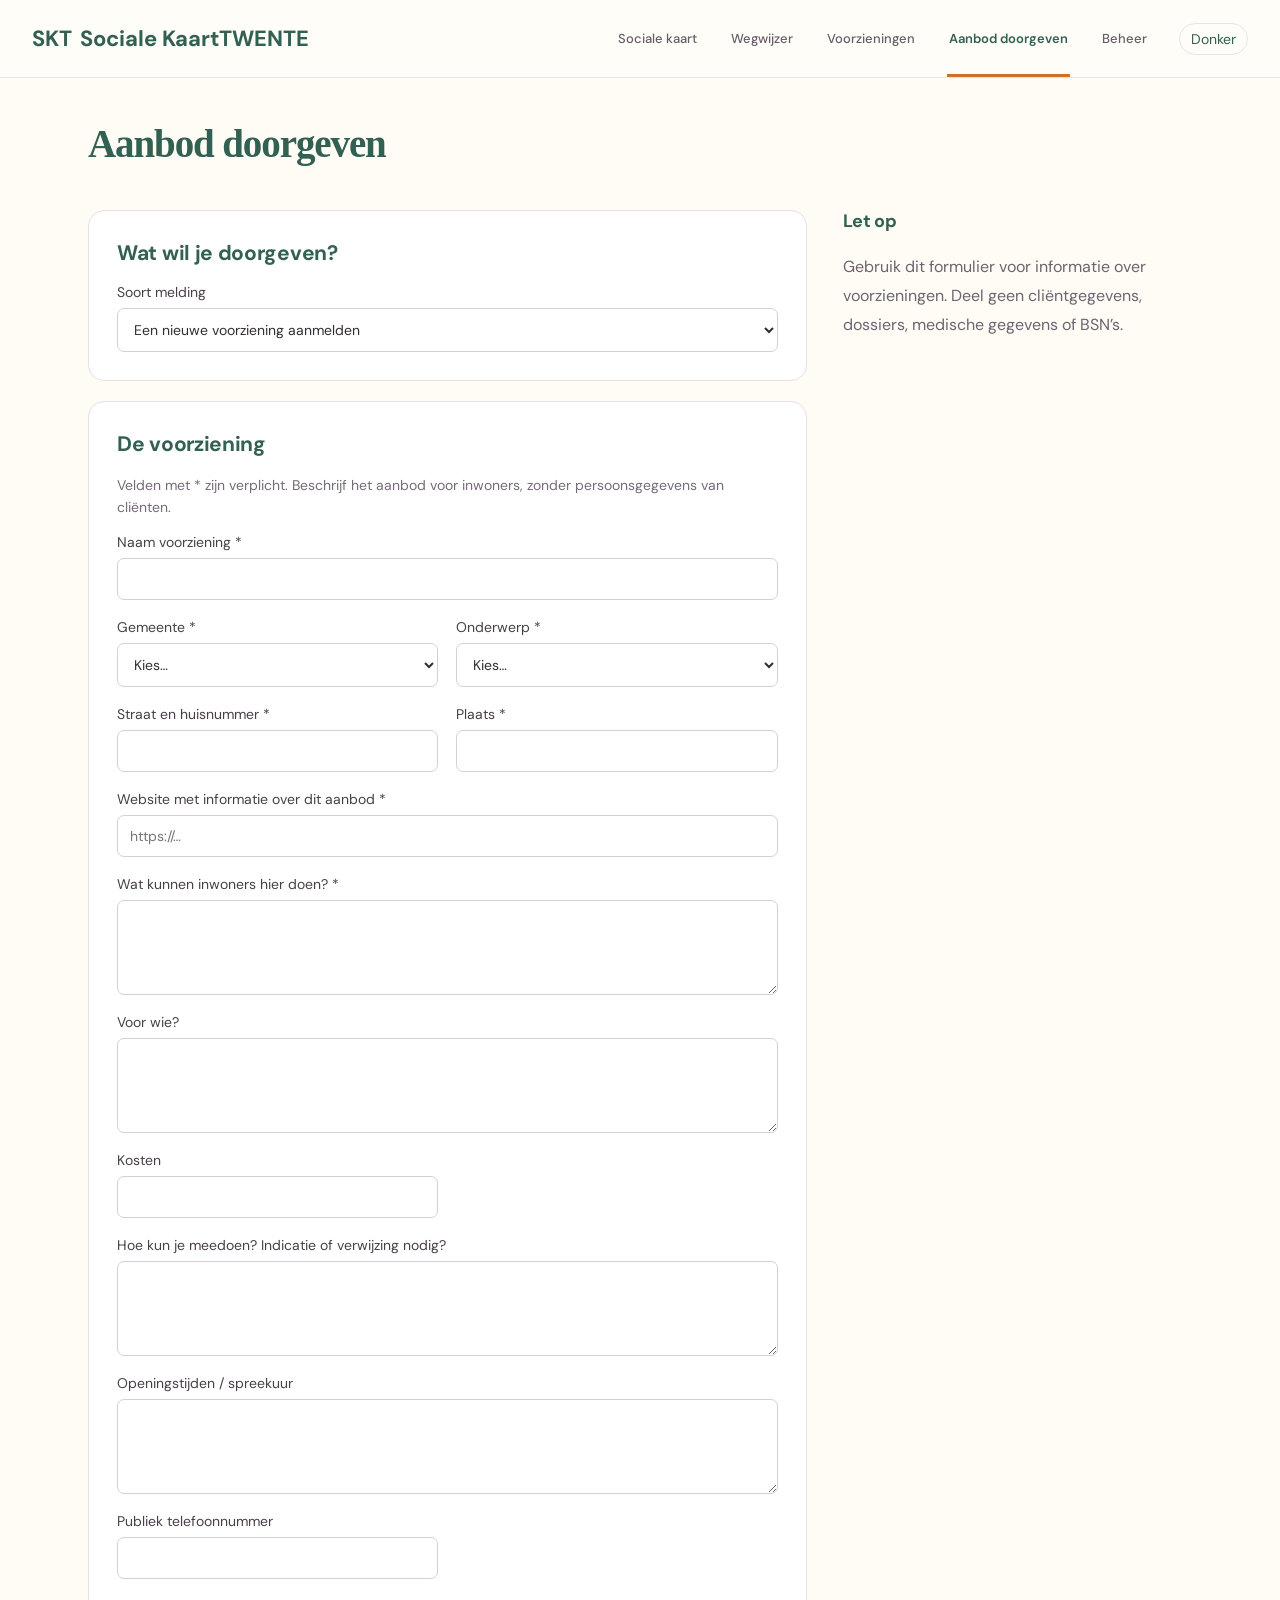
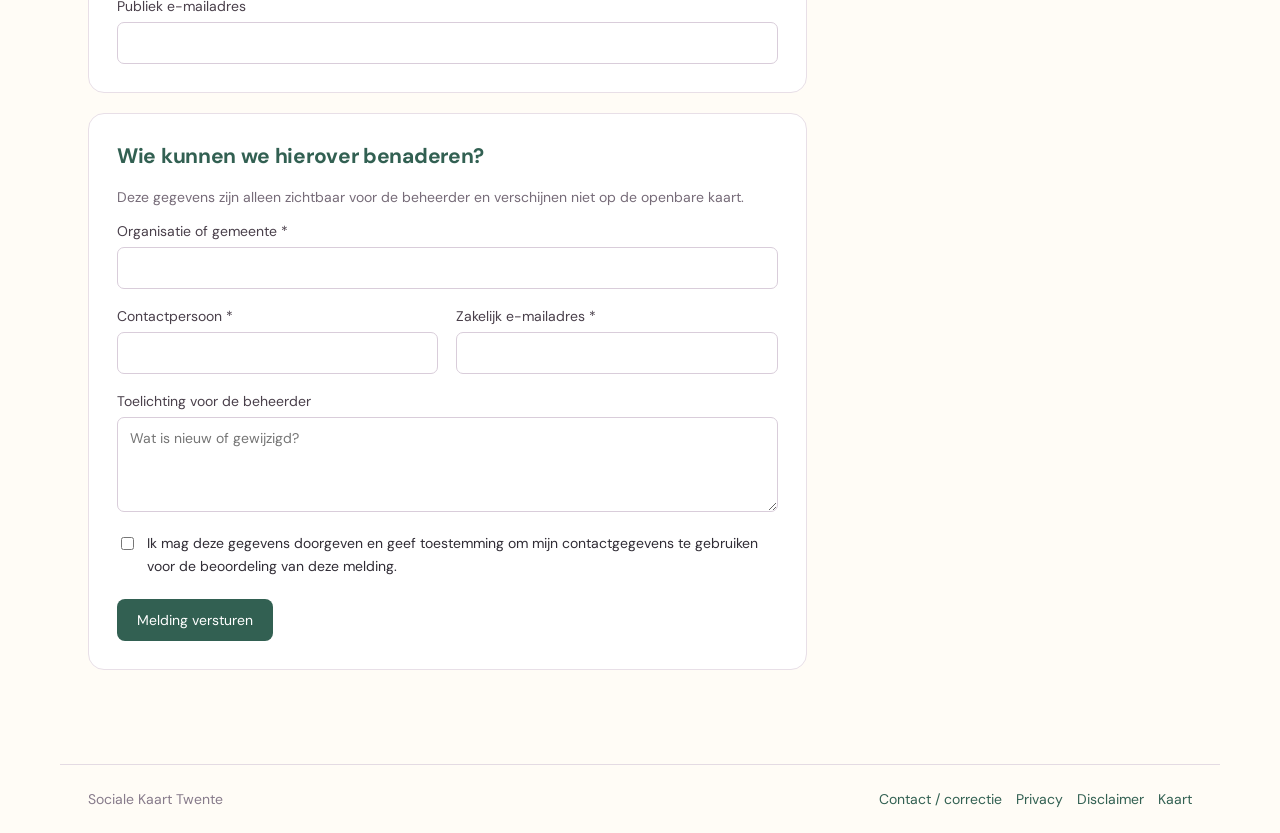
==== commit 56265052: "Maak header consistent met SKT" ====
--- a/aanmelden.html
+++ b/aanmelden.html
@@ -14,7 +14,7 @@
   <link rel="icon" type="image/svg+xml" href="data:image/svg+xml,%3Csvg xmlns='http://www.w3.org/2000/svg' viewBox='0 0 32 32'%3E%3Crect width='32' height='32' rx='8' fill='%23602849'/%3E%3Cpath d='M8 9h16M16 9v16' fill='none' stroke='white' stroke-width='4'/%3E%3C/svg%3E">
 </head>
 <body data-theme="wijkwijzer" data-page="aanmelden">
-<header class="portal-header"><a class="portal-brand" href="index.html">SK <span>Sociale Kaart Twente</span></a><nav aria-label="Hoofdnavigatie"><a href="index.html">Sociale kaart</a><a href="wegwijzer.html">Wegwijzer</a><a href="voorzieningen.html">Voorzieningen</a><a href="aanmelden.html">Aanbod doorgeven</a><a href="beheer.html">Beheer</a><button class="scheme-toggle" type="button" aria-pressed="false">Donker</button></nav></header>
+<header class="portal-header"><a class="portal-brand" href="index.html"><span class="portal-brand-symbol">SKT</span><span>Sociale Kaart<span class="portal-brand-sub">TWENTE</span></span></a><nav aria-label="Hoofdnavigatie"><a href="index.html">Sociale kaart</a><a class="nav-guide" href="wegwijzer.html">Wegwijzer</a><a href="voorzieningen.html">Voorzieningen</a><a href="aanmelden.html">Aanbod doorgeven</a><a href="beheer.html">Beheer</a><button class="scheme-toggle" type="button" aria-pressed="false">Donker</button></nav></header>
 <main class="portal-main">
   <h1>Aanbod doorgeven</h1>
   
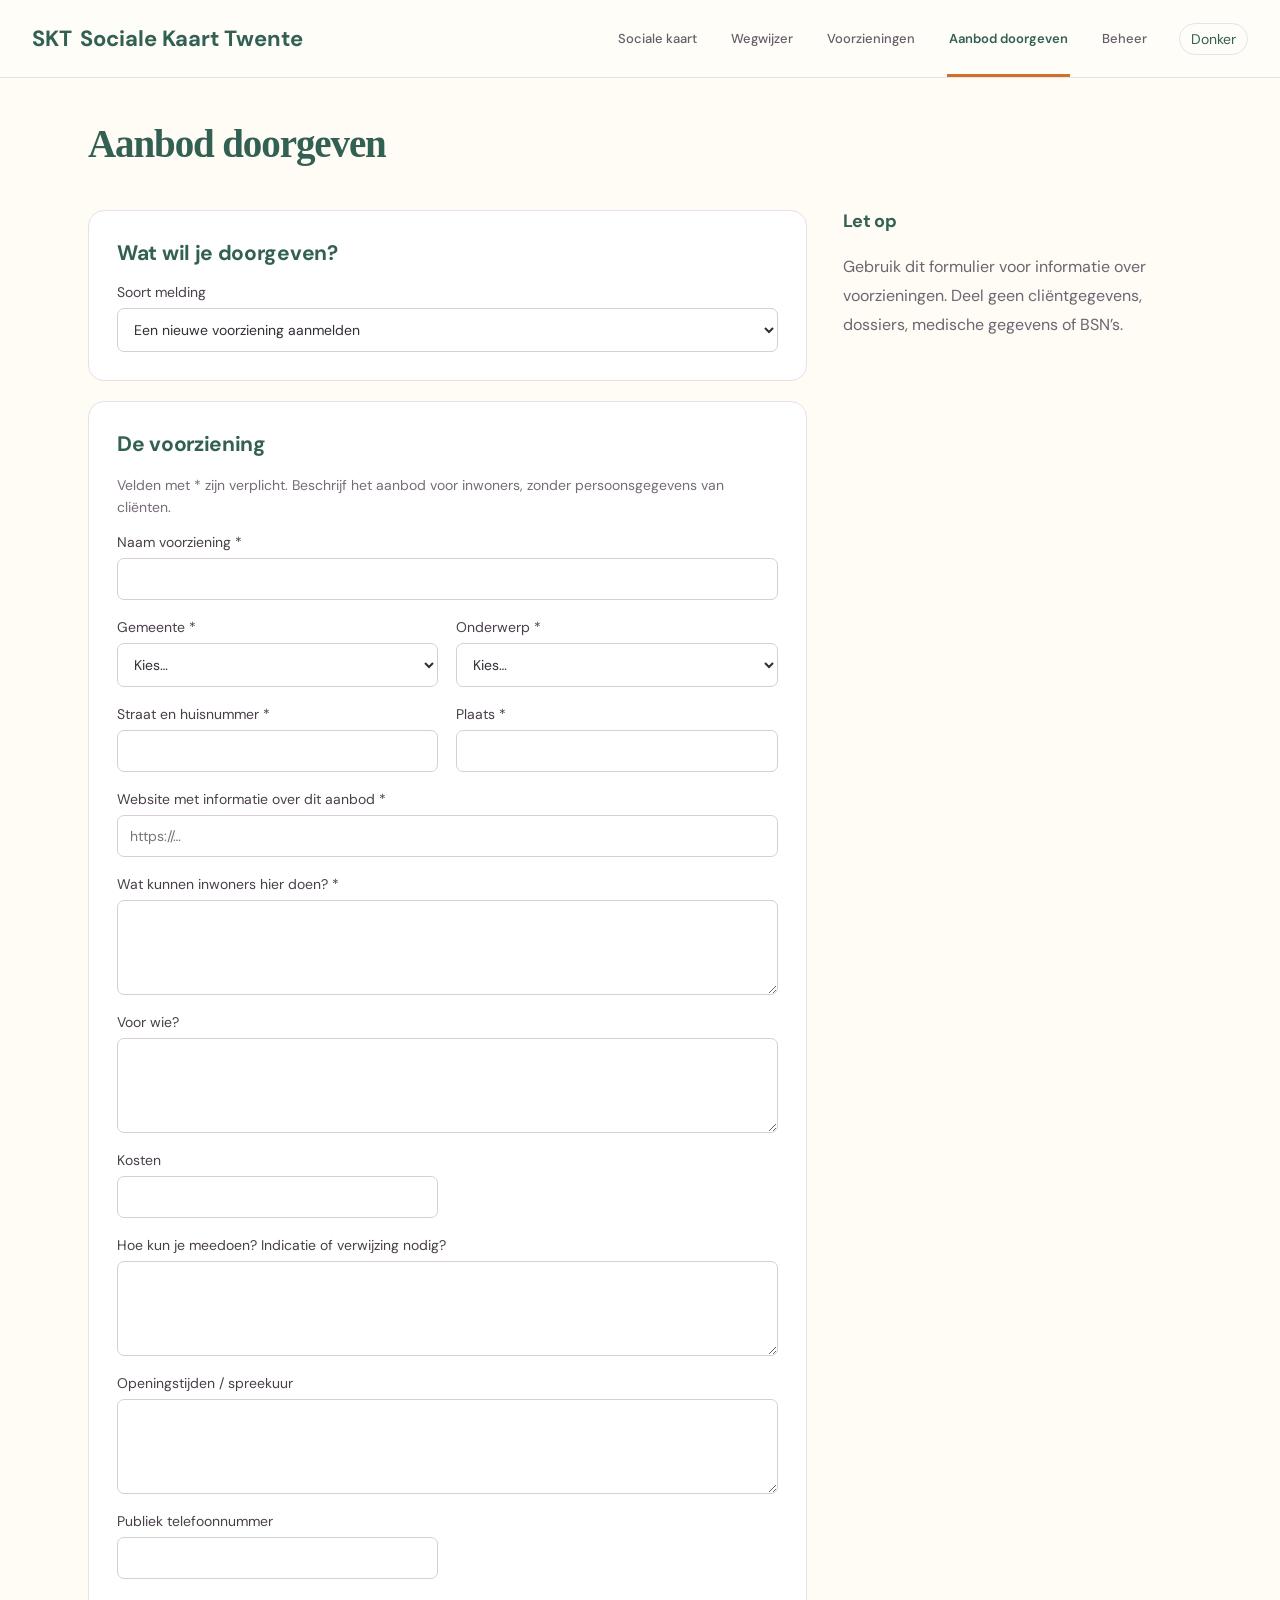
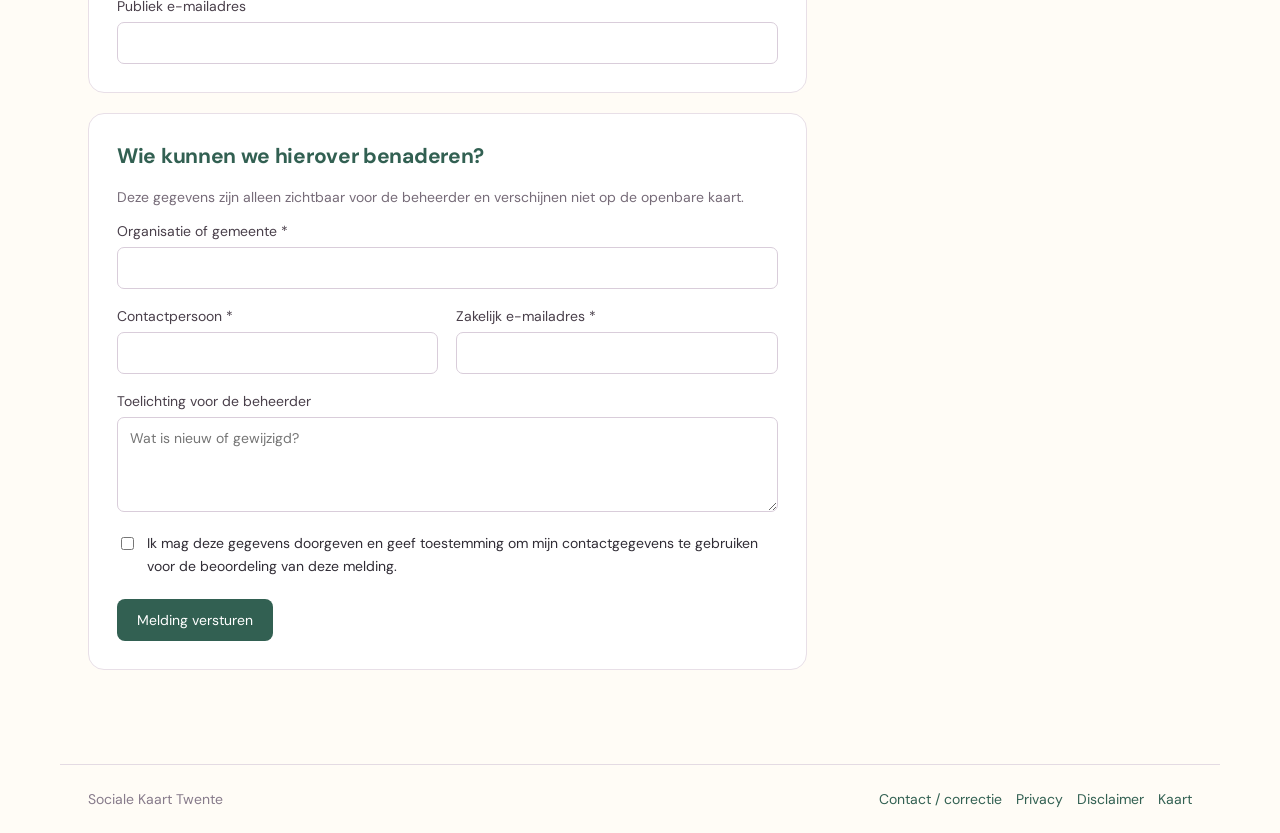
==== commit 1b4a310d: "Maak headermerk consistent met SKT" ====
--- a/aanmelden.html
+++ b/aanmelden.html
@@ -14,7 +14,7 @@
   <link rel="icon" type="image/svg+xml" href="data:image/svg+xml,%3Csvg xmlns='http://www.w3.org/2000/svg' viewBox='0 0 32 32'%3E%3Crect width='32' height='32' rx='8' fill='%23602849'/%3E%3Cpath d='M8 9h16M16 9v16' fill='none' stroke='white' stroke-width='4'/%3E%3C/svg%3E">
 </head>
 <body data-theme="wijkwijzer" data-page="aanmelden">
-<header class="portal-header"><a class="portal-brand" href="index.html"><span class="portal-brand-symbol">SKT</span><span>Sociale Kaart<span class="portal-brand-sub">TWENTE</span></span></a><nav aria-label="Hoofdnavigatie"><a href="index.html">Sociale kaart</a><a class="nav-guide" href="wegwijzer.html">Wegwijzer</a><a href="voorzieningen.html">Voorzieningen</a><a href="aanmelden.html">Aanbod doorgeven</a><a href="beheer.html">Beheer</a><button class="scheme-toggle" type="button" aria-pressed="false">Donker</button></nav></header>
+<header class="portal-header"><a class="portal-brand" href="index.html"><span class="portal-brand-mark">SKT</span><span>Sociale Kaart Twente</span></a><nav aria-label="Hoofdnavigatie"><a href="index.html">Sociale kaart</a><a href="wegwijzer.html">Wegwijzer</a><a href="voorzieningen.html">Voorzieningen</a><a href="aanmelden.html">Aanbod doorgeven</a><a href="beheer.html">Beheer</a><button class="scheme-toggle" type="button" aria-pressed="false">Donker</button></nav></header>
 <main class="portal-main">
   <h1>Aanbod doorgeven</h1>
   
--- a/portal.css
+++ b/portal.css
@@ -332,7 +332,9 @@
 }
 .portal-header{background:#fffdf8}
 .portal-brand{color:var(--primary);font-weight:700}
-.portal-brand:first-letter{color:var(--accent)}
+.portal-brand-symbol{color:var(--accent);font-weight:800;letter-spacing:-1.1px;font-size:20px;line-height:1}
+.portal-brand-sub{display:block;font-size:8px;letter-spacing:.28em;margin-top:3px;font-weight:600;color:var(--primary)}
+.portal-header .nav-guide{display:inline-flex!important;visibility:visible!important;opacity:1!important}
 .portal-main>.eyebrow,.portal-main>.lead,.portal-main>.notice,.steps{display:none}
 .portal-main>h1{margin-top:8px;margin-bottom:24px}
 .portal-footer{display:flex;justify-content:space-between;gap:24px;align-items:center}
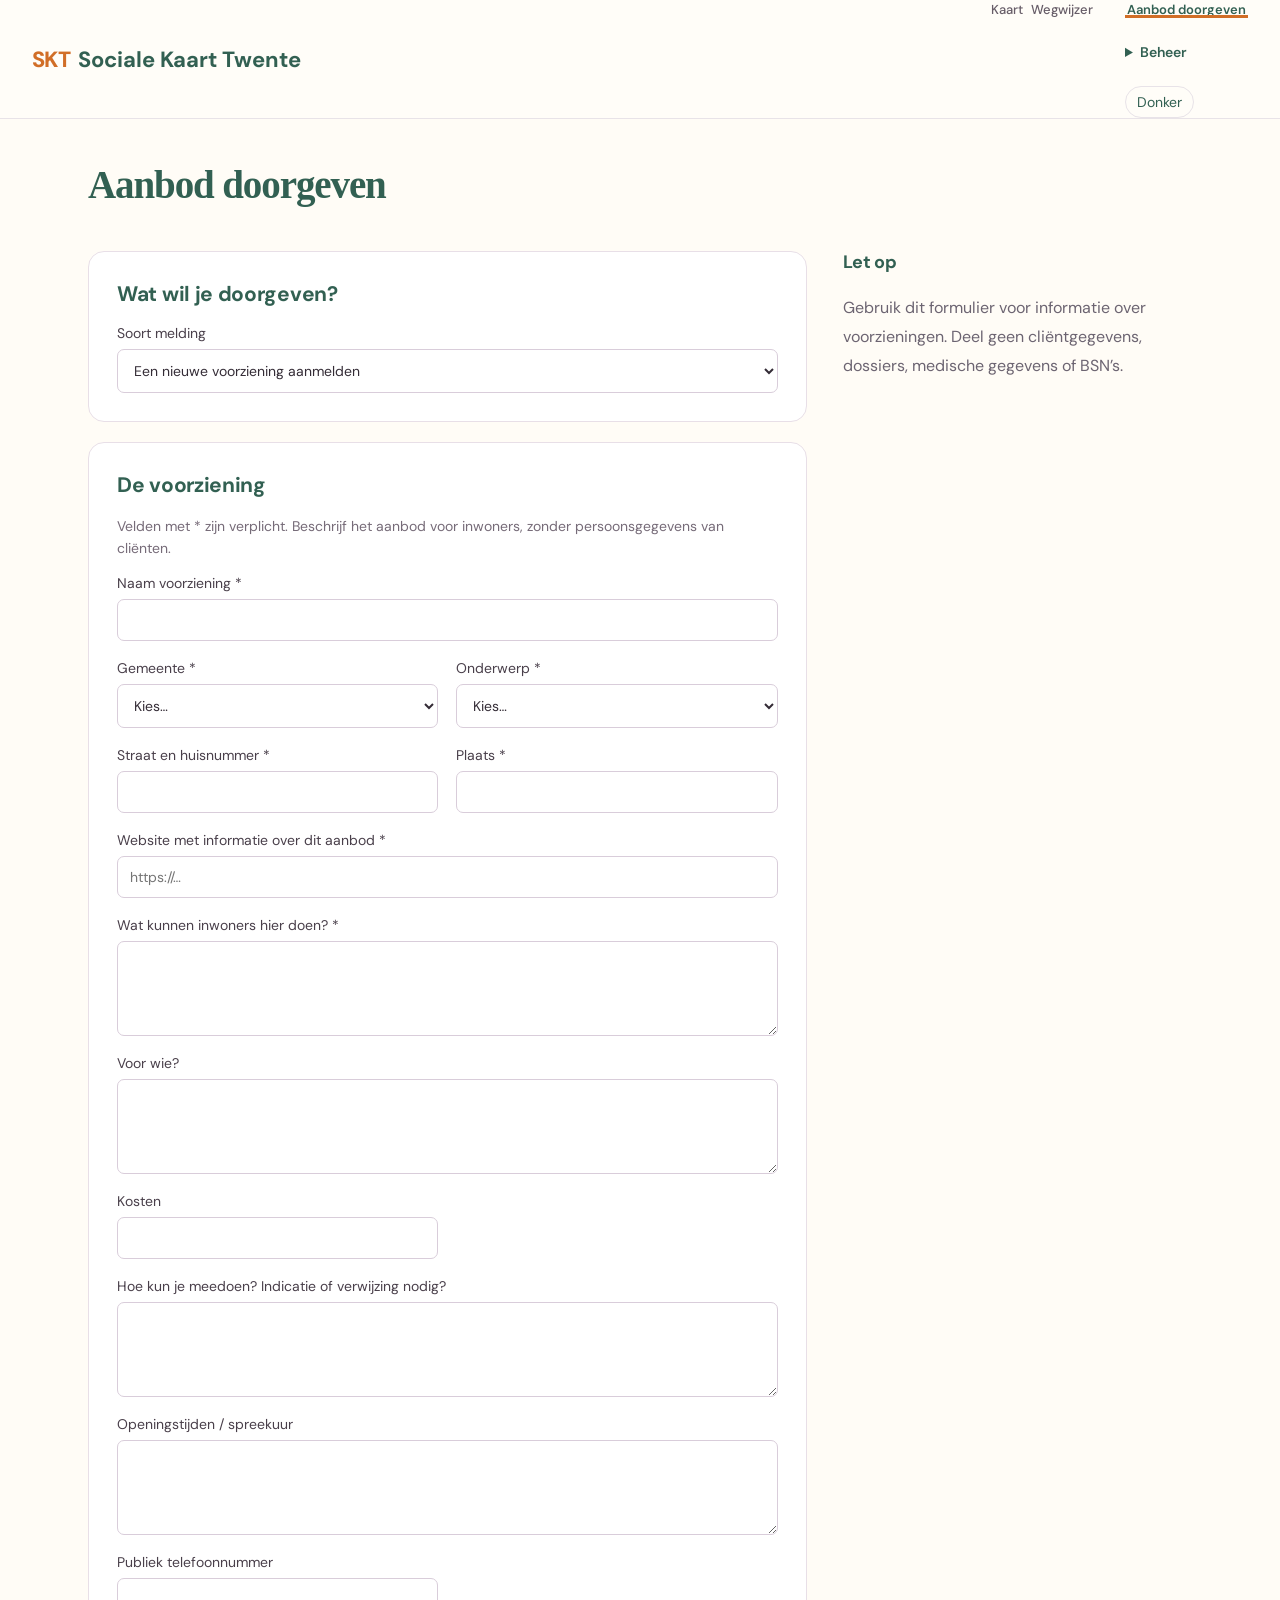
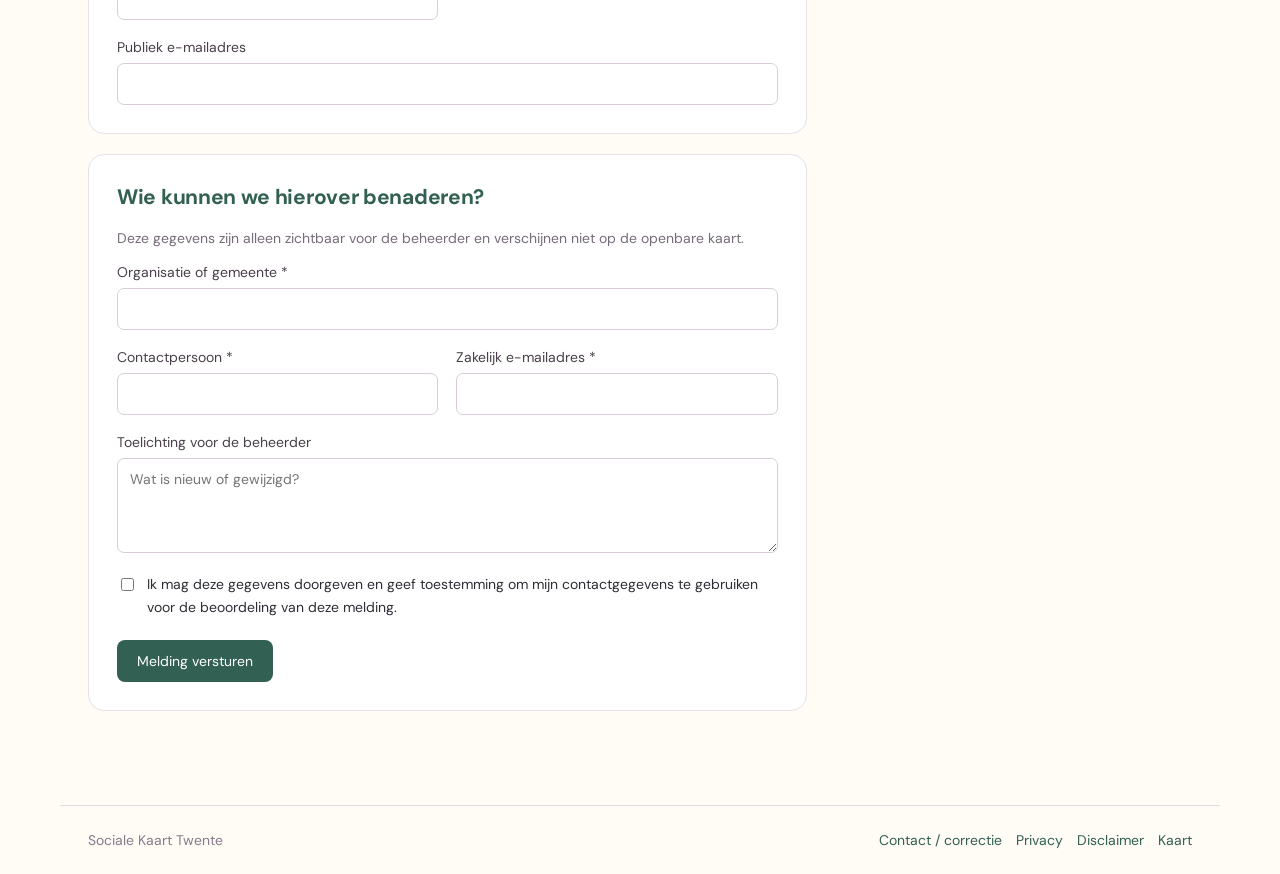
==== commit a7724c5e: "Herstructureer hoofdnavigatie in aanmelden.html" ====
--- a/aanmelden.html
+++ b/aanmelden.html
@@ -14,7 +14,26 @@
   <link rel="icon" type="image/svg+xml" href="data:image/svg+xml,%3Csvg xmlns='http://www.w3.org/2000/svg' viewBox='0 0 32 32'%3E%3Crect width='32' height='32' rx='8' fill='%23602849'/%3E%3Cpath d='M8 9h16M16 9v16' fill='none' stroke='white' stroke-width='4'/%3E%3C/svg%3E">
 </head>
 <body data-theme="wijkwijzer" data-page="aanmelden">
-<header class="portal-header"><a class="portal-brand" href="index.html"><span class="portal-brand-mark">SKT</span><span>Sociale Kaart Twente</span></a><nav aria-label="Hoofdnavigatie"><a href="index.html">Sociale kaart</a><a href="wegwijzer.html">Wegwijzer</a><a href="voorzieningen.html">Voorzieningen</a><a href="aanmelden.html">Aanbod doorgeven</a><a href="beheer.html">Beheer</a><button class="scheme-toggle" type="button" aria-pressed="false">Donker</button></nav></header>
+<header class="portal-header">
+  <a class="portal-brand" href="index.html"><span class="portal-brand-mark">SKT</span><span>Sociale Kaart Twente</span></a>
+  <nav class="header-nav" aria-label="Hoofdnavigatie">
+    <div class="nav-primary" aria-label="Vinden">
+      <a href="index.html">Kaart</a>
+      <a href="wegwijzer.html">Wegwijzer</a>
+    </div>
+    <div class="nav-tools" aria-label="Aanbod en beheer">
+      <a href="aanmelden.html" aria-current="page">Aanbod doorgeven</a>
+      <details class="nav-menu">
+        <summary>Beheer</summary>
+        <div class="nav-menu-panel">
+          <a href="voorzieningen.html">Voorzieningen</a>
+          <a href="beheer.html">Beheeromgeving</a>
+        </div>
+      </details>
+      <button class="scheme-toggle" type="button" aria-pressed="false">Donker</button>
+    </div>
+  </nav>
+</header>
 <main class="portal-main">
   <h1>Aanbod doorgeven</h1>
   
--- a/portal.css
+++ b/portal.css
@@ -332,9 +332,7 @@
 }
 .portal-header{background:#fffdf8}
 .portal-brand{color:var(--primary);font-weight:700}
-.portal-brand-symbol{color:var(--accent);font-weight:800;letter-spacing:-1.1px;font-size:20px;line-height:1}
-.portal-brand-sub{display:block;font-size:8px;letter-spacing:.28em;margin-top:3px;font-weight:600;color:var(--primary)}
-.portal-header .nav-guide{display:inline-flex!important;visibility:visible!important;opacity:1!important}
+.portal-brand:first-letter{color:var(--accent)}
 .portal-main>.eyebrow,.portal-main>.lead,.portal-main>.notice,.steps{display:none}
 .portal-main>h1{margin-top:8px;margin-bottom:24px}
 .portal-footer{display:flex;justify-content:space-between;gap:24px;align-items:center}
@@ -352,3 +350,15 @@
 html[data-color-scheme="dark"] .portal-legal-dialog{background:#242126;color:#eee9ee}
 html[data-color-scheme="dark"] .portal-legal-dialog p{color:#c2b8c2}
 @media(max-width:760px){.portal-footer{align-items:flex-start;flex-direction:column}.portal-footer-links{gap:12px}}
+
+
+/* Headercorrectie · compact SKT-merk */
+.portal-brand-mark {
+    color: var(--accent);
+    font-weight: 800;
+    letter-spacing: -0.7px;
+}
+.portal-header nav a {
+    opacity: 1;
+    visibility: visible;
+}
